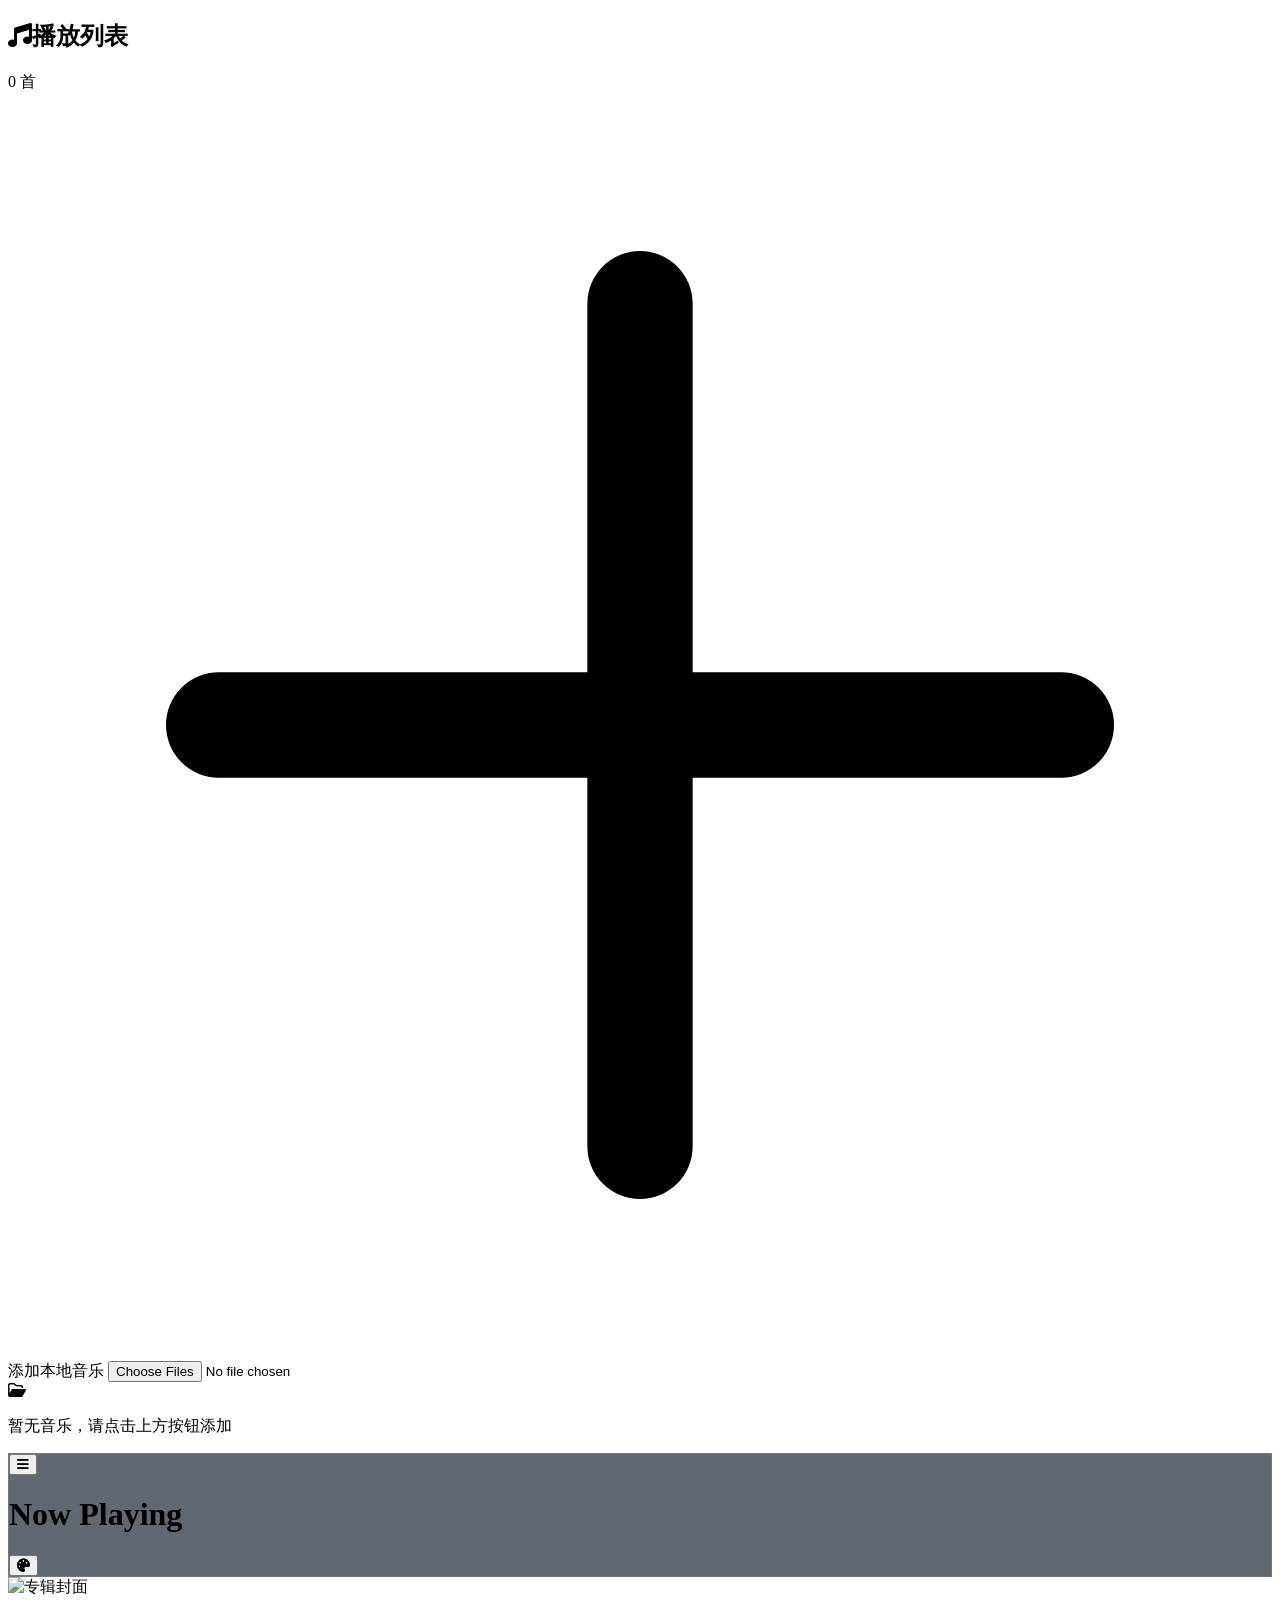
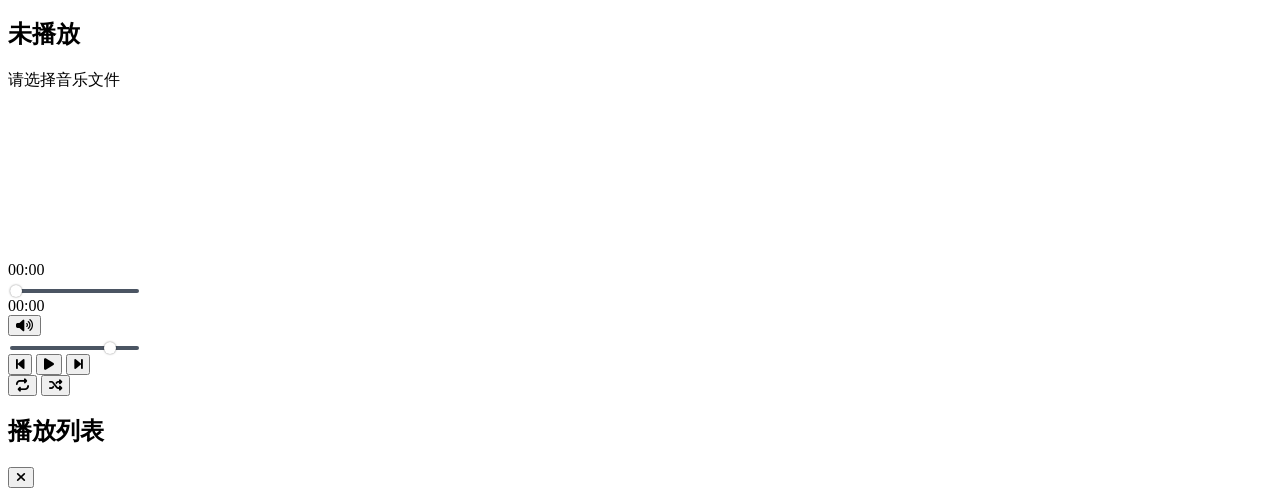
==== music.html @ d2219dca "init file" ====
<!DOCTYPE html>
<html lang="zh-CN">
<head>
    <meta charset="UTF-8">
    <meta name="viewport" content="width=device-width, initial-scale=1.0">
    <title>Music freedom - 本地播放器</title>
    <!-- Tailwind CSS -->
    <script src="https://cdn.tailwindcss.com"></script>
    <!-- Font Awesome -->
    <!-- <link rel="stylesheet" href="https://cdnjs.cloudflare.com/ajax/libs/font-awesome/6.4.0/css/all.min.css"> -->
     <link rel="stylesheet" href="font-awesome.all.min.css">
    <style>
        /* 自定义滚动条 */
        ::-webkit-scrollbar {
            width: 6px;
        }
        ::-webkit-scrollbar-track {
            background: #1f2937; 
        }
        ::-webkit-scrollbar-thumb {
            background: #4b5563; 
            border-radius: 3px;
        }
        ::-webkit-scrollbar-thumb:hover {
            background: #6b7280; 
        }
        
        /* 唱片旋转动画 */
        @keyframes spin {
            from { transform: rotate(0deg); }
            to { transform: rotate(360deg); }
        }
        .spin-animation {
            animation: spin 10s linear infinite;
        }
        .paused-animation {
            animation-play-state: paused;
        }

        /* 范围滑块样式 */
        input[type=range] {
            -webkit-appearance: none; 
            background: transparent; 
        }
        input[type=range]::-webkit-slider-thumb {
            -webkit-appearance: none;
            height: 12px;
            width: 12px;
            border-radius: 50%;
            background: #ffffff;
            cursor: pointer;
            margin-top: -4px; 
            box-shadow: 0 0 2px rgba(0,0,0,0.5);
        }
        input[type=range]::-webkit-slider-runnable-track {
            width: 100%;
            height: 4px;
            cursor: pointer;
            background: #4b5563;
            border-radius: 2px;
        }
        
        /* 玻璃拟态效果 */
        .glass-panel {
            background: rgba(31, 41, 55, 0.7);
            backdrop-filter: blur(10px);
            -webkit-backdrop-filter: blur(10px);
            border: 1px solid rgba(255, 255, 255, 0.1);
        }
    </style>
</head>
<body class="bg-gray-900 text-white h-screen flex overflow-hidden font-sans selection:bg-purple-500 selection:text-white">

    <!-- 侧边栏：播放列表 -->
    <aside class="w-80 bg-gray-800 flex flex-col border-r border-gray-700 hidden md:flex z-10 shadow-xl">
        <div class="p-6 border-b border-gray-700 flex justify-between items-center">
            <h2 class="text-xl font-bold bg-gradient-to-r from-purple-400 to-pink-600 bg-clip-text text-transparent">
                <i class="fa-solid fa-music mr-2"></i>播放列表
            </h2>
            <span id="track-count" class="text-xs text-gray-400 bg-gray-700 px-2 py-1 rounded-full">0 首</span>
        </div>
        
        <!-- 文件上传按钮 -->
        <div class="p-4">
            <label class="flex items-center justify-center w-full h-12 px-4 transition bg-gray-700 border-2 border-gray-600 border-dashed rounded-lg appearance-none cursor-pointer hover:border-purple-500 hover:bg-gray-600 focus:outline-none group">
                <span class="flex items-center space-x-2">
                    <svg xmlns="http://www.w3.org/2000/svg" class="w-6 h-6 text-gray-400 group-hover:text-purple-400" fill="none" viewBox="0 0 24 24" stroke="currentColor">
                        <path stroke-linecap="round" stroke-linejoin="round" stroke-width="2" d="M12 4v16m8-8H4" />
                    </svg>
                    <span class="font-medium text-gray-400 group-hover:text-white">添加本地音乐</span>
                </span>
                <input type="file" id="file-input" class="hidden" accept="audio/*" multiple />
            </label>
        </div>

        <!-- 列表容器 -->
        <div id="playlist-container" class="flex-1 overflow-y-auto p-2 space-y-1">
            <!-- 动态生成列表项 -->
            <div class="text-center text-gray-500 mt-10 text-sm">
                <i class="fa-regular fa-folder-open text-4xl mb-2 opacity-50"></i>
                <p>暂无音乐，请点击上方按钮添加</p>
            </div>
        </div>
    </aside>

    <!-- 主内容区：可视化与封面 -->
    <main class="flex-1 flex flex-col relative bg-gradient-to-br from-gray-900 via-gray-800 to-black">
        <!-- 顶部导航/标题 -->
        <header class="h-16 flex items-center justify-between px-8 border-b border-gray-800/50 glass-panel z-20">
            <div class="flex items-center gap-4">
                <button id="mobile-menu-btn" class="md:hidden text-gray-400 hover:text-white">
                    <i class="fa-solid fa-bars text-xl"></i>
                </button>
                <h1 class="text-lg font-semibold tracking-wide text-gray-200">Now Playing</h1>
            </div>
            <div class="flex items-center gap-4">
                <button id="theme-toggle" class="text-gray-400 hover:text-purple-400 transition">
                    <i class="fa-solid fa-palette"></i>
                </button>
            </div>
        </header>

        <!-- 可视化区域 -->
        <div class="flex-1 flex flex-col items-center justify-center p-8 relative overflow-hidden">
            <!-- 背景光晕 -->
            <div class="absolute top-1/2 left-1/2 -translate-x-1/2 -translate-y-1/2 w-[500px] h-[500px] bg-purple-600/20 rounded-full blur-[100px] pointer-events-none"></div>
            
            <!-- 唱片封面 -->
            <div class="relative w-64 h-64 md:w-80 md:h-80 mb-8 group">
                <div id="album-art" class="w-full h-full rounded-full bg-gray-800 border-4 border-gray-700 shadow-2xl flex items-center justify-center overflow-hidden paused-animation spin-animation relative z-10">
                    <img id="cover-img" src="https://picsum.photos/400/400?random=1" alt="专辑封面" class="w-full h-full object-cover opacity-80">
                    <div class="absolute inset-0 flex items-center justify-center">
                        <div class="w-16 h-16 bg-gray-900 rounded-full border-2 border-gray-600 flex items-center justify-center">
                            <div class="w-4 h-4 bg-gray-400 rounded-full"></div>
                        </div>
                    </div>
                </div>
                <!-- 阴影效果 -->
                <div class="absolute -bottom-4 left-1/2 -translate-x-1/2 w-40 h-4 bg-black/50 blur-xl rounded-full"></div>
            </div>

            <!-- 歌曲信息 -->
            <div class="text-center z-10 max-w-lg w-full">
                <h2 id="current-title" class="text-2xl md:text-3xl font-bold text-white mb-2 truncate drop-shadow-md">未播放</h2>
                <p id="current-artist" class="text-purple-400 text-lg mb-6 truncate">请选择音乐文件</p>
                
                <!-- 音频可视化 Canvas -->
                <canvas id="visualizer" class="w-full h-24 rounded-lg bg-gray-800/30 backdrop-blur-sm border border-gray-700/50"></canvas>
            </div>
        </div>

        <!-- 底部控制栏 -->
        <footer class="h-24 bg-gray-900/90 backdrop-blur-md border-t border-gray-800 px-6 md:px-10 flex flex-col justify-center z-30 shadow-2xl">
            <!-- 进度条 -->
            <div class="w-full flex items-center gap-3 mb-2 text-xs text-gray-400 font-mono">
                <span id="current-time">00:00</span>
                <div class="flex-1 relative h-1 group cursor-pointer">
                    <div class="absolute w-full h-full bg-gray-700 rounded-full overflow-hidden">
                        <div id="progress-bar" class="h-full bg-gradient-to-r from-purple-500 to-pink-500 w-0 transition-all duration-100 ease-linear"></div>
                    </div>
                    <input type="range" id="seek-slider" min="0" max="100" value="0" class="absolute w-full h-full opacity-0 cursor-pointer z-10">
                </div>
                <span id="duration">00:00</span>
            </div>

            <!-- 控制按钮 -->
            <div class="flex items-center justify-between">
                <!-- 左侧：音量 -->
                <div class="flex items-center gap-3 w-1/4">
                    <button id="mute-btn" class="text-gray-400 hover:text-white transition">
                        <i class="fa-solid fa-volume-high"></i>
                    </button>
                    <div class="w-24 hidden sm:block">
                        <input type="range" id="volume-slider" min="0" max="1" step="0.01" value="0.8" class="w-full h-1 bg-gray-700 rounded-lg appearance-none cursor-pointer">
                    </div>
                </div>

                <!-- 中间：播放控制 -->
                <div class="flex items-center gap-6 w-2/4 justify-center">
                    <button id="prev-btn" class="text-gray-400 hover:text-white transition transform hover:scale-110">
                        <i class="fa-solid fa-backward-step text-xl"></i>
                    </button>
                    <button id="play-btn" class="w-12 h-12 rounded-full bg-white text-gray-900 flex items-center justify-center hover:bg-purple-100 hover:scale-105 transition shadow-lg shadow-purple-500/20">
                        <i class="fa-solid fa-play text-lg ml-1"></i>
                    </button>
                    <button id="next-btn" class="text-gray-400 hover:text-white transition transform hover:scale-110">
                        <i class="fa-solid fa-forward-step text-xl"></i>
                    </button>
                </div>

                <!-- 右侧：模式 -->
                <div class="flex items-center justify-end gap-4 w-1/4">
                    <button id="loop-btn" class="text-gray-400 hover:text-purple-400 transition" title="循环模式">
                        <i class="fa-solid fa-repeat"></i>
                    </button>
                    <button id="shuffle-btn" class="text-gray-400 hover:text-purple-400 transition" title="随机播放">
                        <i class="fa-solid fa-shuffle"></i>
                    </button>
                </div>
            </div>
        </footer>
    </main>

    <!-- 移动端播放列表面板 (默认隐藏) -->
    <div id="mobile-playlist" class="fixed inset-0 bg-gray-900/95 z-50 transform translate-x-full transition-transform duration-300 md:hidden flex flex-col">
        <div class="p-4 border-b border-gray-700 flex justify-between items-center">
            <h2 class="text-xl font-bold">播放列表</h2>
            <button id="close-mobile-playlist" class="text-gray-400 hover:text-white">
                <i class="fa-solid fa-xmark text-2xl"></i>
            </button>
        </div>
        <div id="mobile-playlist-content" class="flex-1 overflow-y-auto p-4 space-y-2">
            <!-- 复制桌面端列表内容 -->
        </div>
    </div>

    <script src="music.js"></script>
</body>
</html>
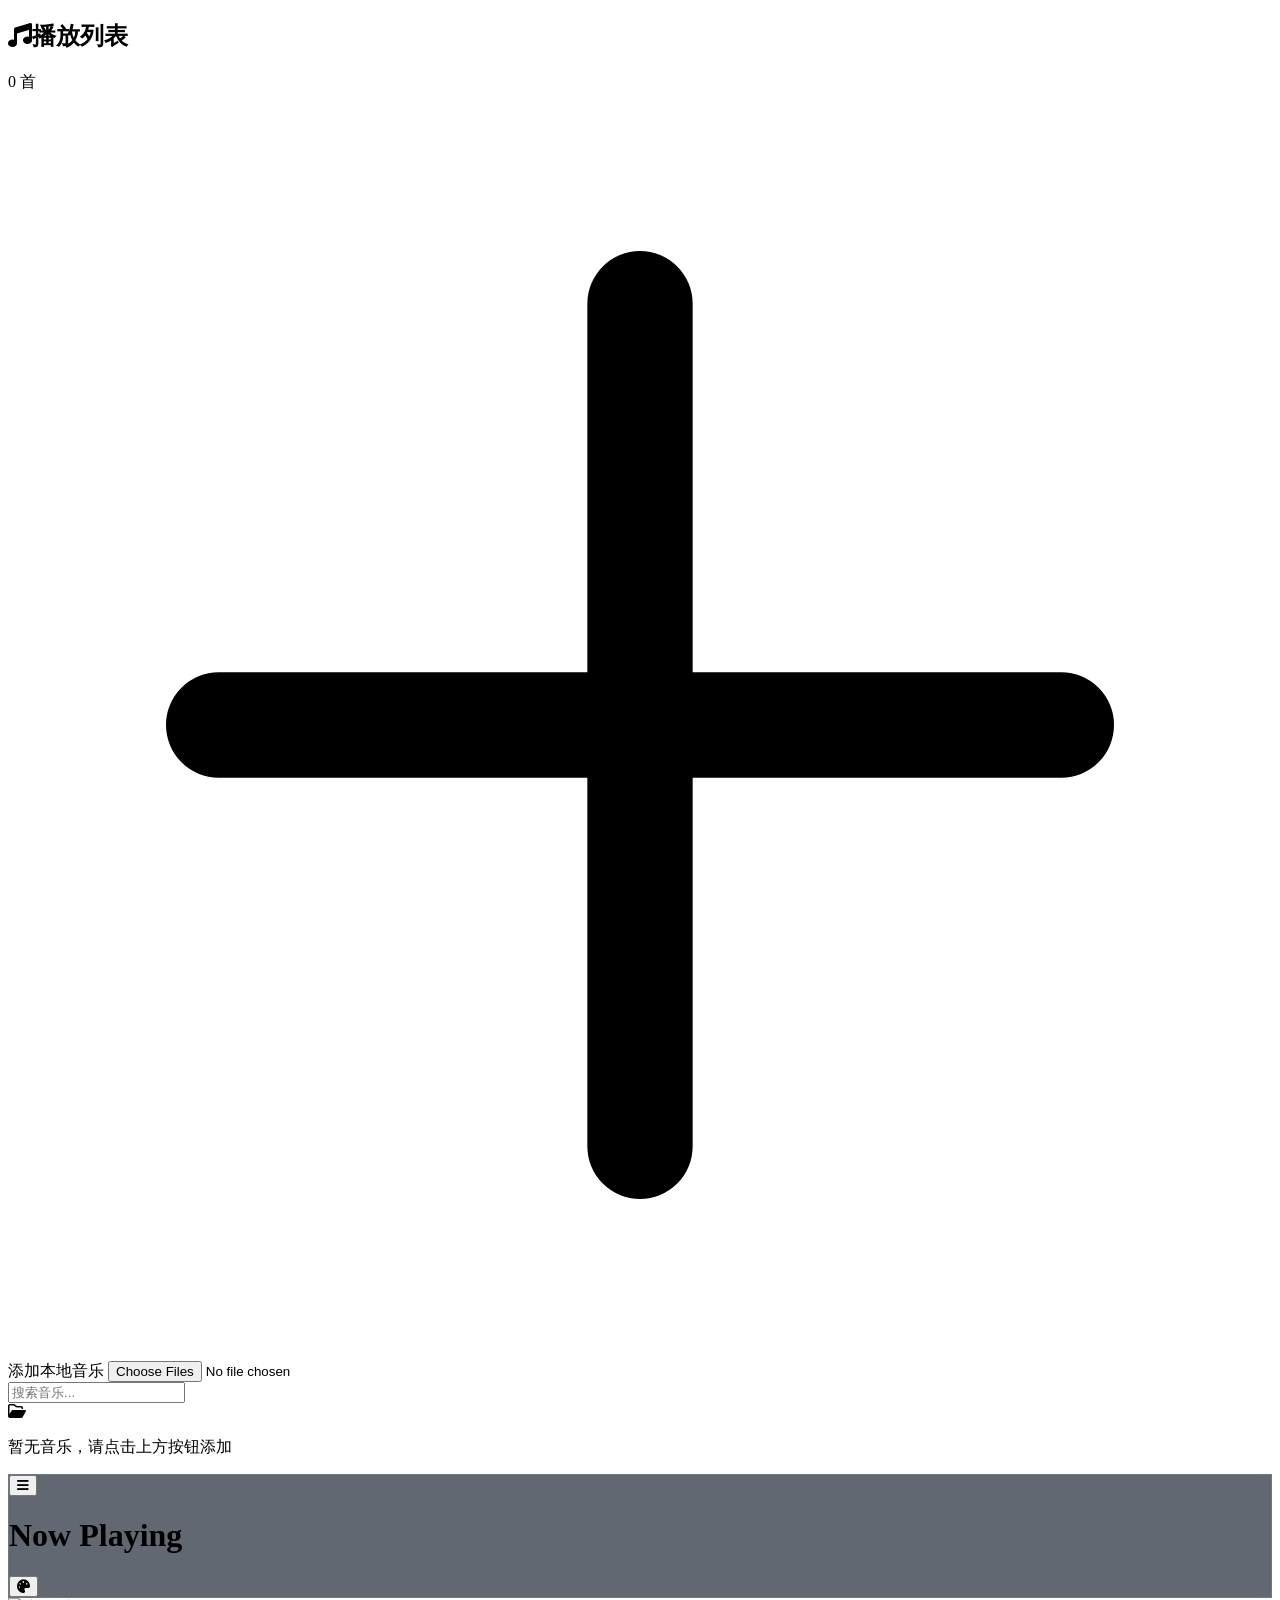
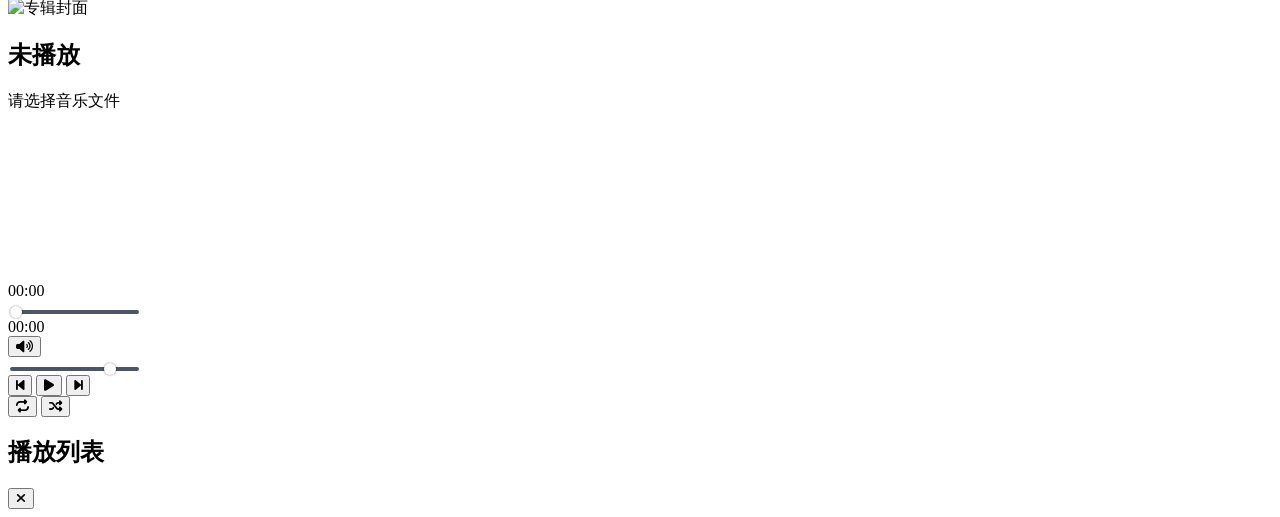
==== commit c5db83d0: "add search" ====
--- a/music.html
+++ b/music.html
@@ -94,6 +94,10 @@
             </label>
         </div>
 
+        <div id="search-container" class="p-4 border-b border-gray-700">
+            <input type="text" id="search-input" placeholder="搜索音乐..." class="w-full px-3 py-2 rounded-lg bg-gray-700 text-white placeholder-gray-400 focus:outline-none focus:ring-2 focus:ring-purple-50">
+        </div>
+
         <!-- 列表容器 -->
         <div id="playlist-container" class="flex-1 overflow-y-auto p-2 space-y-1">
             <!-- 动态生成列表项 -->
@@ -142,7 +146,8 @@
 
             <!-- 歌曲信息 -->
             <div class="text-center z-10 max-w-lg w-full">
-                <h2 id="current-title" class="text-2xl md:text-3xl font-bold text-white mb-2 truncate drop-shadow-md">未播放</h2>
+                <!-- <h2 id="current-title" class="text-2xl md:text-3xl font-bold text-white mb-2 truncate drop-shadow-md">未播放</h2> -->
+                <h2 id="current-title" class="text-xl md:text-3xl font-bold text-white mb-2  drop-shadow-md">未播放</h2>
                 <p id="current-artist" class="text-purple-400 text-lg mb-6 truncate">请选择音乐文件</p>
                 
                 <!-- 音频可视化 Canvas -->
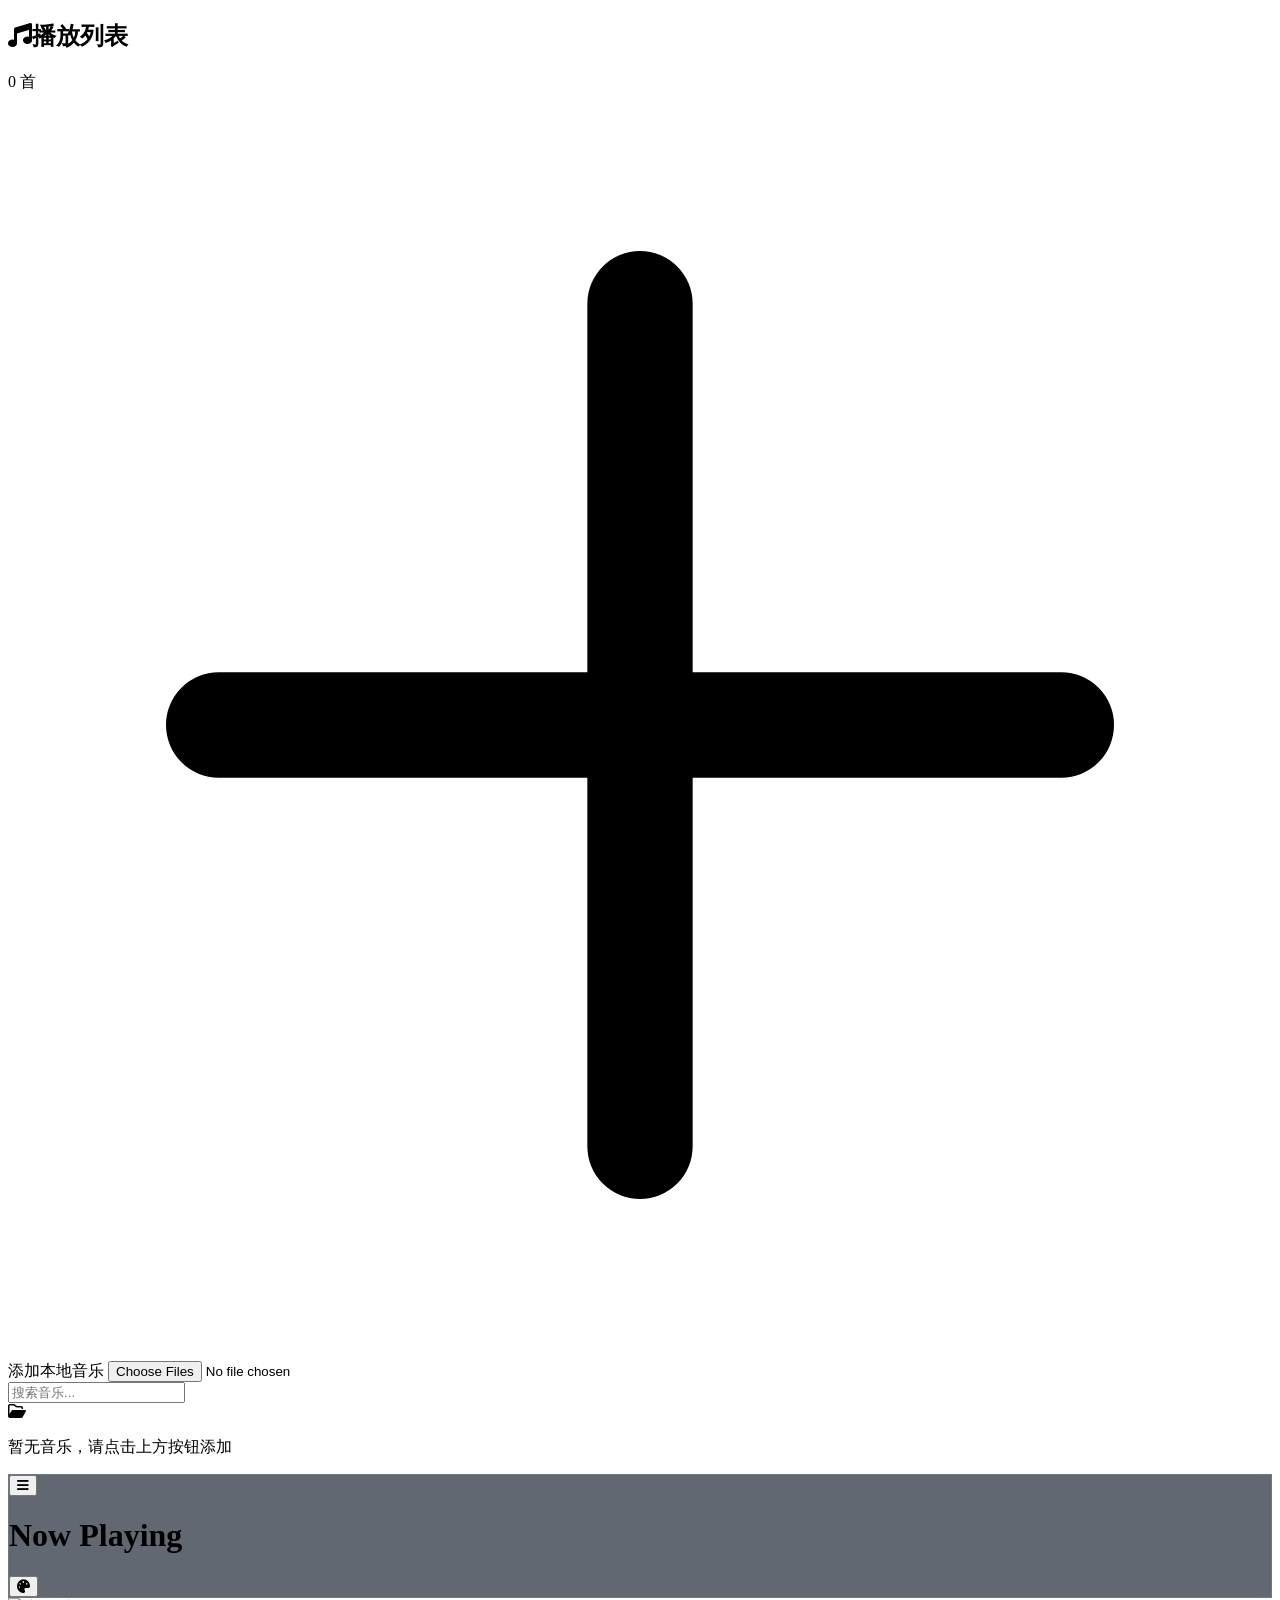
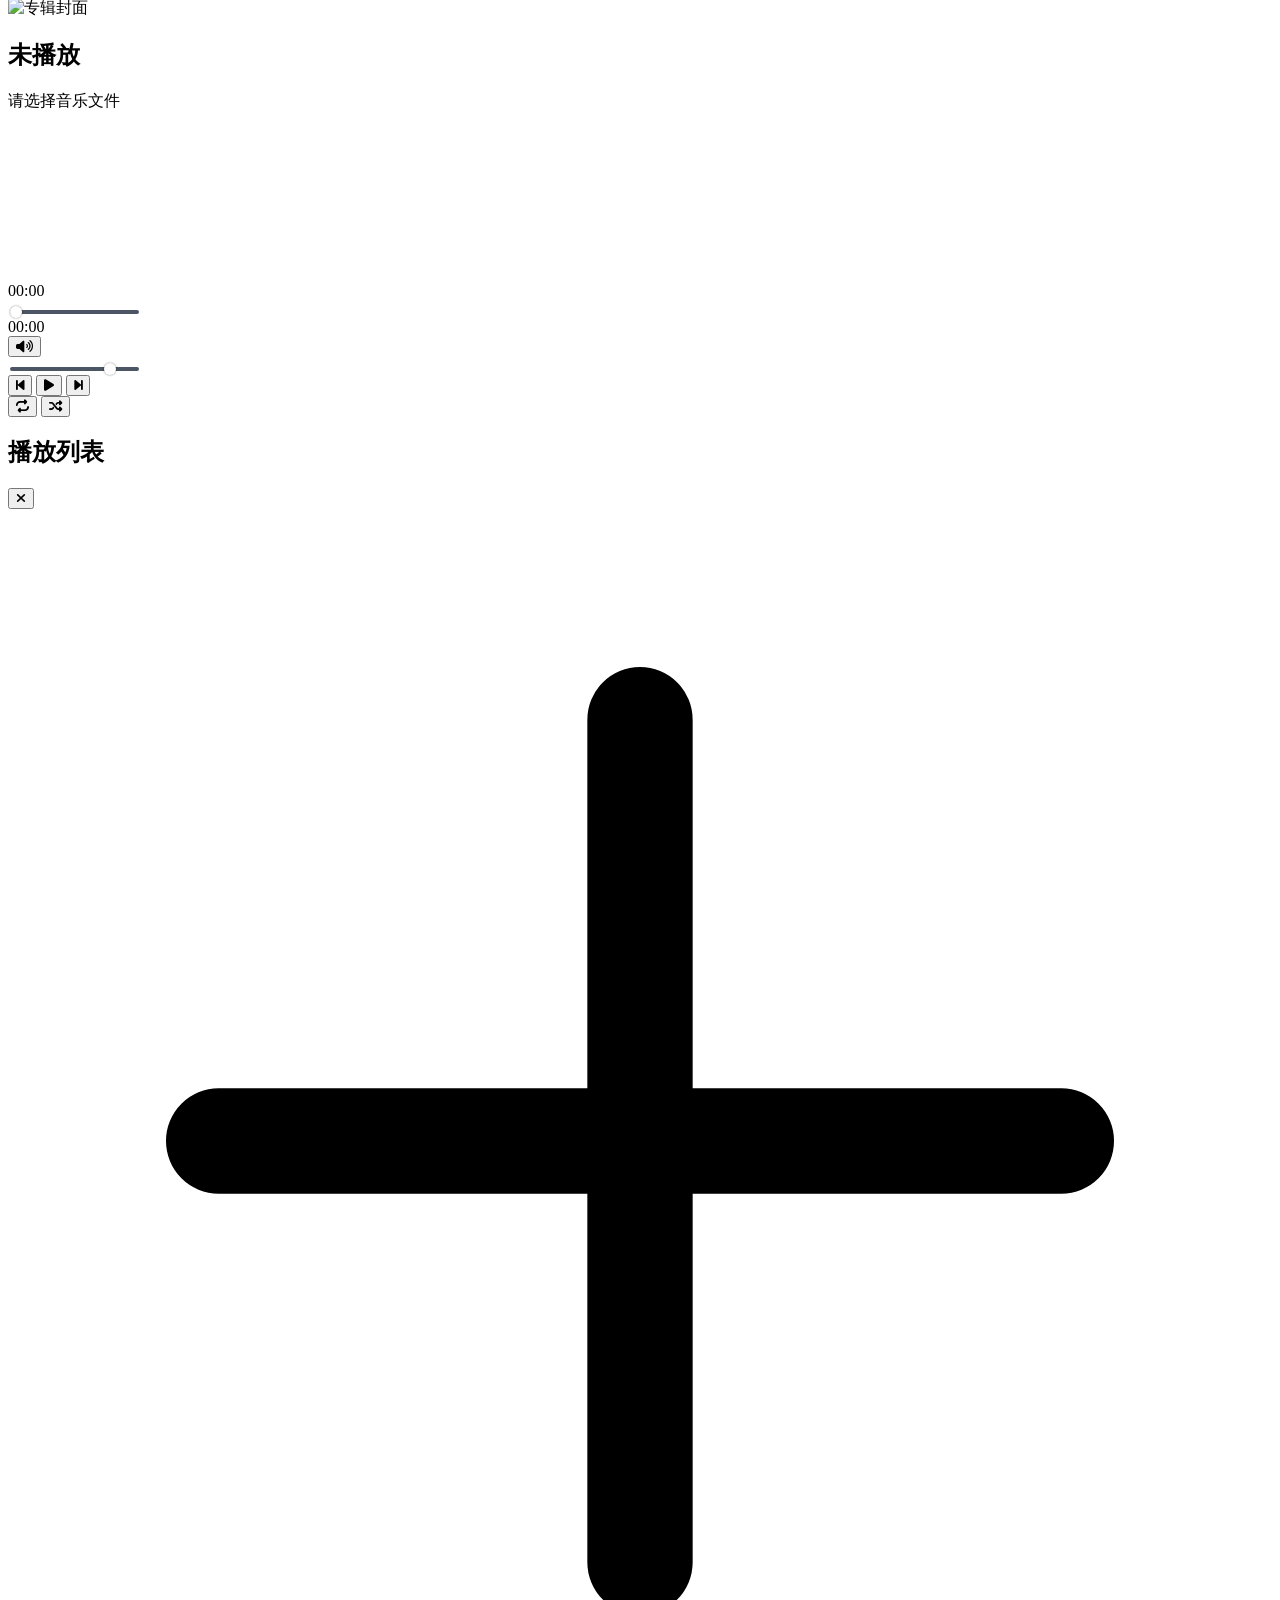
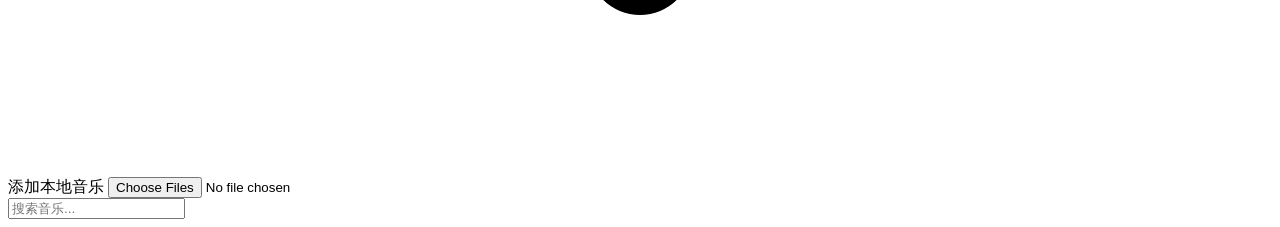
==== commit ec77a774: "add mobile function" ====
--- a/music.html
+++ b/music.html
@@ -1,4 +1,3 @@
-
 <!DOCTYPE html>
 <html lang="zh-CN">
 <head>
@@ -94,6 +93,7 @@
             </label>
         </div>
 
+        <!-- 搜索框  -->
         <div id="search-container" class="p-4 border-b border-gray-700">
             <input type="text" id="search-input" placeholder="搜索音乐..." class="w-full px-3 py-2 rounded-lg bg-gray-700 text-white placeholder-gray-400 focus:outline-none focus:ring-2 focus:ring-purple-50">
         </div>
@@ -215,6 +215,22 @@
                 <i class="fa-solid fa-xmark text-2xl"></i>
             </button>
         </div>
+        <!-- 文件上传按钮 -->
+        <div class="p-4">
+            <label class="flex items-center justify-center w-full h-12 px-4 transition bg-gray-700 border-2 border-gray-600 border-dashed rounded-lg appearance-none cursor-pointer hover:border-purple-500 hover:bg-gray-600 focus:outline-none group">
+                <span class="flex items-center space-x-2">
+                    <svg xmlns="http://www.w3.org/2000/svg" class="w-6 h-6 text-gray-400 group-hover:text-purple-400" fill="none" viewBox="0 0 24 24" stroke="currentColor">
+                        <path stroke-linecap="round" stroke-linejoin="round" stroke-width="2" d="M12 4v16m8-8H4" />
+                    </svg>
+                    <span class="font-medium text-gray-400 group-hover:text-white">添加本地音乐</span>
+                </span>
+                <input type="file" id="mobile-file-input" class="hidden" accept="audio/*" multiple />
+            </label>
+        </div>
+        <!-- 搜索框  -->
+        <div id="mobile-search-container" class="p-4 border-b border-gray-700">
+            <input type="text" id="mobile-search-input" placeholder="搜索音乐..." class="w-full px-3 py-2 rounded-lg bg-gray-700 text-white placeholder-gray-400 focus:outline-none focus:ring-2 focus:ring-purple-50">
+        </div>
         <div id="mobile-playlist-content" class="flex-1 overflow-y-auto p-4 space-y-2">
             <!-- 复制桌面端列表内容 -->
         </div>
